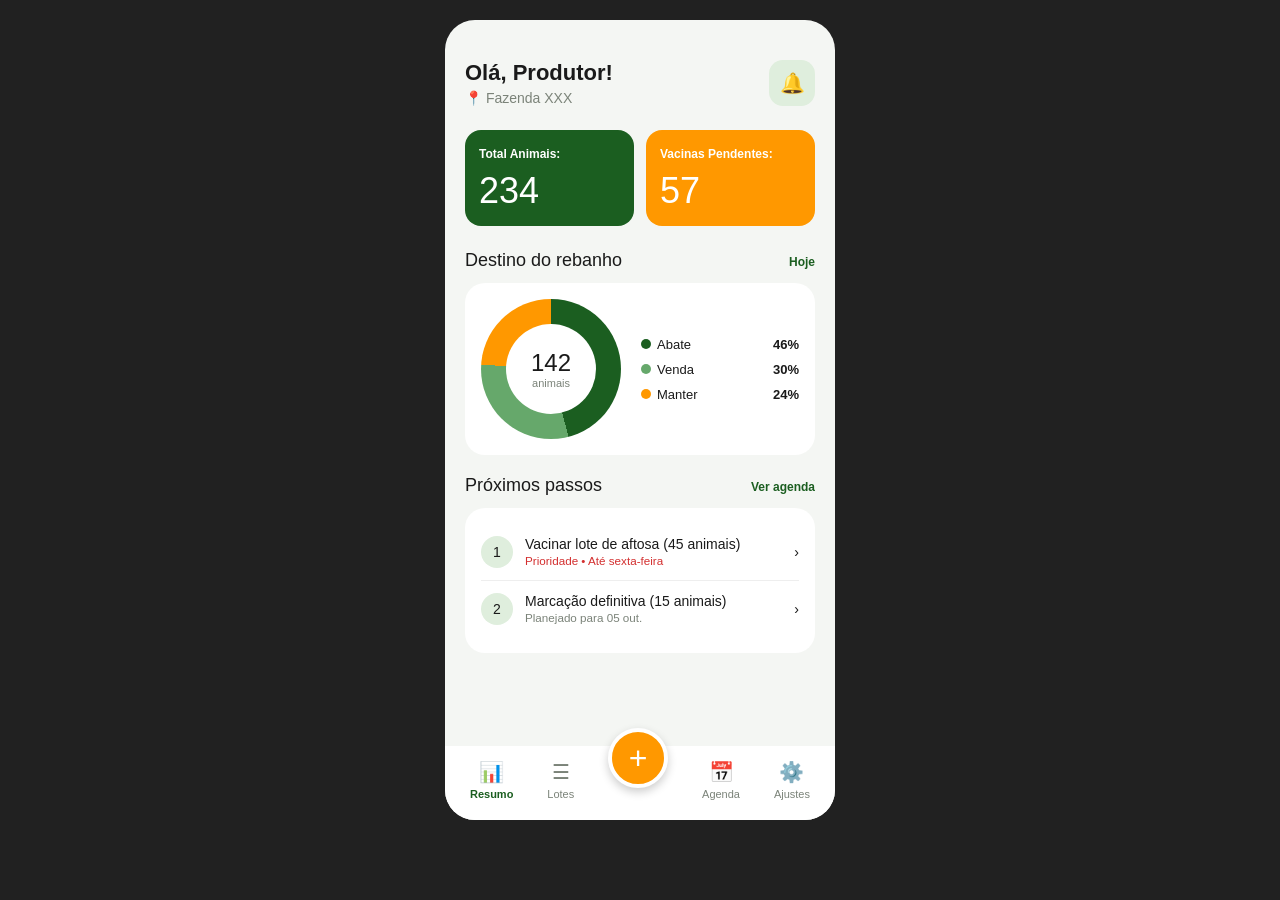
==== dashboard.html @ 20c230c5 "Add files via upload" ====
<!DOCTYPE html>
<html lang="pt-BR">
<head>
  <meta charset="UTF-8">
  <meta name="viewport" content="width=device-width, initial-scale=1.0">
  <title>Resumo - Vaquinha app</title>
  <link rel="stylesheet" href="style.css">
</head>
<body>
  <main class="phone">

    <header class="topo">
      <div>
        <h1>Olá, Produtor!</h1>
        <p>📍 Fazenda XXX</p>
      </div>
      <div class="sino">🔔</div>
    </header>

    <!-- Cards de contadores (dados fictícios) -->
    <section class="contadores">
      <div class="contador verde">
        <span>Total Animais:</span>
        <strong>234</strong>
      </div>
      <div class="contador laranja">
        <span>Vacinas Pendentes:</span>
        <strong>57</strong>
      </div>
    </section>

    <!-- Placeholder do gráfico (rosca feita só com CSS) -->
    <div class="secao">
      <h2>Destino do rebanho</h2>
      <small>Hoje</small>
    </div>
    <section class="card grafico">
      <div class="rosca">
        <div>142 <small>animais</small></div>
      </div>
      <ul class="legenda">
        <li style="--cor: #1b5e20"><span>Abate</span> <b>46%</b></li>
        <li style="--cor: #66a86b"><span>Venda</span> <b>30%</b></li>
        <li style="--cor: #ff9800"><span>Manter</span> <b>24%</b></li>
      </ul>
    </section>

    <div class="secao">
      <h2>Próximos passos</h2>
      <small>Ver agenda</small>
    </div>
    <section class="card">
      <div class="passo">
        <span class="num">1</span>
        <p>Vacinar lote de aftosa (45 animais)<br>
          <small class="urgente">Prioridade • Até sexta-feira</small></p>
        <span>›</span>
      </div>
      <div class="passo">
        <span class="num">2</span>
        <p>Marcação definitiva (15 animais)<br>
          <small>Planejado para 05 out.</small></p>
        <span>›</span>
      </div>
    </section>

    <!-- Menu inferior -->
    <nav class="menu">
      <a class="ativo" href="dashboard.html"><span class="icone">📊</span>Resumo</a>
      <a href="lista.html"><span class="icone">☰</span>Lotes</a>
      <a class="fab" href="cadastro.html">+</a>
      <a href="#"><span class="icone">📅</span>Agenda</a>
      <a href="#"><span class="icone">⚙️</span>Ajustes</a>
    </nav>

  </main>
</body>
</html>
---- style.css ----
/* ===== Cores principais ===== */
:root {
  --verde: #1b5e20;
  --verde-claro: #66a86b;
  --laranja: #ff9800;
  --cinza: #7b8379;
  --fundo-app: #f4f6f3;
  --fundo-escuro: #212121;
  --texto: #1a1a1a;
}

/* ===== Base ===== */
* {
  box-sizing: border-box;
  margin: 0;
  padding: 0;
}

body {
  font-family: Roboto, Arial, sans-serif;
  background: var(--fundo-escuro);
  color: var(--texto);
}

a {
  color: inherit;
  text-decoration: none;
}

/* Moldura do "celular" (container arredondado sobre o fundo escuro) */
.phone {
  position: relative;
  width: 100%;
  max-width: 390px;
  min-height: 800px;
  margin: 20px auto;
  background: var(--fundo-app);
  border-radius: 30px;
  overflow: hidden;
  padding: 24px 20px 100px;
}

/* ===== Botão ===== */
.btn {
  display: block;
  width: 100%;
  padding: 16px;
  border: none;
  border-radius: 16px;
  background: var(--verde);
  color: #fff;
  font-size: 16px;
  text-align: center;
  cursor: pointer;
  box-shadow: 0 6px 12px rgba(27, 94, 32, 0.25);
}

/* ===== Login ===== */
.login h1 {
  margin: 140px 0 120px;
  text-align: center;
  font-size: 34px;
  font-weight: 400;
  color: var(--verde);
}

.login label {
  display: block;
  margin: 16px 0 8px;
  font-size: 15px;
  color: #333;
}

.login input {
  width: 100%;
  padding: 18px 16px;
  border: 1px solid var(--cinza);
  border-radius: 16px;
  background: #e8ebe6;
  font-size: 15px;
}

.login .btn {
  margin-top: 24px;
}

.login .link {
  display: block;
  margin-top: 24px;
  text-align: center;
  font-size: 15px;
  color: var(--verde);
}

.login .rodape {
  margin-top: 100px;
  text-align: center;
  font-size: 15px;
  color: var(--cinza);
}

.login .rodape a {
  color: var(--verde);
}

/* ===== Dashboard ===== */
.topo {
  display: flex;
  justify-content: space-between;
  align-items: center;
  margin-top: 16px;
}

.topo h1 {
  font-size: 22px;
}

.topo p {
  margin-top: 4px;
  font-size: 14px;
  color: var(--cinza);
}

.sino {
  width: 46px;
  height: 46px;
  border-radius: 14px;
  background: #dfeedd;
  font-size: 20px;
  text-align: center;
  line-height: 46px;
}

/* Cards de contadores */
.contadores {
  display: flex;
  gap: 12px;
  margin: 24px 0;
}

.contador {
  flex: 1;
  padding: 14px;
  border-radius: 16px;
  color: #fff;
}

.contador span {
  font-size: 12px;
  font-weight: bold;
}

.contador strong {
  display: block;
  margin-top: 8px;
  font-size: 36px;
  font-weight: 400;
}

.contador.verde { background: var(--verde); }
.contador.laranja { background: var(--laranja); }

/* Títulos de seção */
.secao {
  display: flex;
  justify-content: space-between;
  align-items: baseline;
  margin: 8px 0 12px;
}

.secao h2 {
  font-size: 18px;
  font-weight: 400;
}

.secao small {
  font-size: 12px;
  font-weight: bold;
  color: var(--verde);
}

/* Card branco */
.card {
  background: #fff;
  border-radius: 20px;
  padding: 16px;
  margin-bottom: 20px;
}

/* Gráfico de rosca (placeholder em CSS puro) */
.grafico {
  display: flex;
  align-items: center;
  gap: 20px;
}

.rosca {
  flex-shrink: 0;
  display: flex;
  align-items: center;
  justify-content: center;
  width: 140px;
  height: 140px;
  border-radius: 50%;
  background: conic-gradient(
    var(--verde) 0 46%,
    var(--verde-claro) 46% 76%,
    var(--laranja) 76% 100%
  );
}

.rosca div {
  display: flex;
  flex-direction: column;
  align-items: center;
  justify-content: center;
  width: 90px;
  height: 90px;
  border-radius: 50%;
  background: #fff;
  font-size: 24px;
}

.rosca small {
  font-size: 11px;
  color: var(--cinza);
}

.legenda {
  flex: 1;
  list-style: none;
}

.legenda li {
  display: flex;
  justify-content: space-between;
  margin-bottom: 10px;
  font-size: 13px;
}

.legenda li:last-child { margin-bottom: 0; }

.legenda li span::before {
  content: "";
  display: inline-block;
  width: 10px;
  height: 10px;
  margin-right: 6px;
  border-radius: 50%;
  background: var(--cor);
}

/* Próximos passos */
.passo {
  display: flex;
  align-items: center;
  gap: 12px;
  padding: 12px 0;
  border-bottom: 1px solid #eee;
  font-size: 14px;
}

.passo:last-child { border-bottom: none; }

.passo .num {
  flex-shrink: 0;
  width: 32px;
  height: 32px;
  border-radius: 50%;
  background: #dfeedd;
  text-align: center;
  line-height: 32px;
}

.passo p { flex: 1; }
.passo small { color: var(--cinza); }
.passo .urgente { color: #d32f2f; }

/* ===== Menu inferior ===== */
.menu {
  position: absolute;
  bottom: 0;
  left: 0;
  right: 0;
  display: flex;
  justify-content: space-around;
  align-items: center;
  padding: 14px 8px 20px;
  background: #fff;
  font-size: 11px;
  color: var(--cinza);
}

.menu a {
  display: flex;
  flex-direction: column;
  align-items: center;
  gap: 4px;
}

.menu a.ativo {
  color: var(--verde);
  font-weight: bold;
}

.menu .icone {
  font-size: 20px;
}

.menu .fab {
  width: 60px;
  height: 60px;
  margin-top: -44px;
  border: 4px solid #fff;
  border-radius: 50%;
  background: var(--laranja);
  color: #fff;
  font-size: 32px;
  line-height: 52px;
  text-align: center;
  box-shadow: 0 4px 10px rgba(0, 0, 0, 0.2);
}
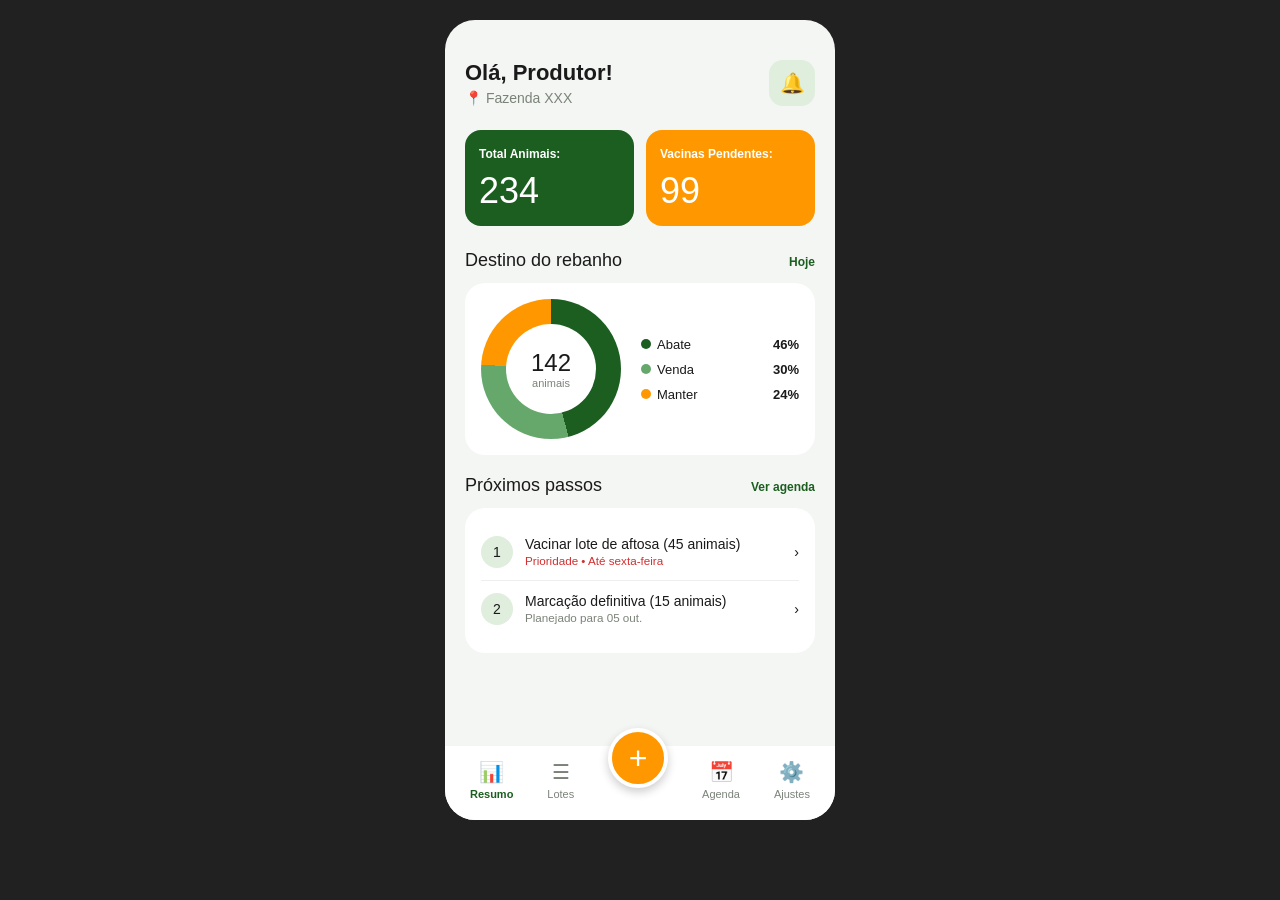
==== commit c61570f5: "adição cadastro e lista" ====
--- a/dashboard.html
+++ b/dashboard.html
@@ -1,78 +1,84 @@
-<!DOCTYPE html>
-<html lang="pt-BR">
-<head>
-  <meta charset="UTF-8">
-  <meta name="viewport" content="width=device-width, initial-scale=1.0">
-  <title>Resumo - Vaquinha app</title>
-  <link rel="stylesheet" href="style.css">
-</head>
-<body>
-  <main class="phone">
-
-    <header class="topo">
-      <div>
-        <h1>Olá, Produtor!</h1>
-        <p>📍 Fazenda XXX</p>
-      </div>
-      <div class="sino">🔔</div>
-    </header>
-
-    <!-- Cards de contadores (dados fictícios) -->
-    <section class="contadores">
-      <div class="contador verde">
-        <span>Total Animais:</span>
-        <strong>234</strong>
-      </div>
-      <div class="contador laranja">
-        <span>Vacinas Pendentes:</span>
-        <strong>57</strong>
-      </div>
-    </section>
-
-    <!-- Placeholder do gráfico (rosca feita só com CSS) -->
-    <div class="secao">
-      <h2>Destino do rebanho</h2>
-      <small>Hoje</small>
-    </div>
-    <section class="card grafico">
-      <div class="rosca">
-        <div>142 <small>animais</small></div>
-      </div>
-      <ul class="legenda">
-        <li style="--cor: #1b5e20"><span>Abate</span> <b>46%</b></li>
-        <li style="--cor: #66a86b"><span>Venda</span> <b>30%</b></li>
-        <li style="--cor: #ff9800"><span>Manter</span> <b>24%</b></li>
-      </ul>
-    </section>
-
-    <div class="secao">
-      <h2>Próximos passos</h2>
-      <small>Ver agenda</small>
-    </div>
-    <section class="card">
-      <div class="passo">
-        <span class="num">1</span>
-        <p>Vacinar lote de aftosa (45 animais)<br>
-          <small class="urgente">Prioridade • Até sexta-feira</small></p>
-        <span>›</span>
-      </div>
-      <div class="passo">
-        <span class="num">2</span>
-        <p>Marcação definitiva (15 animais)<br>
-          <small>Planejado para 05 out.</small></p>
-        <span>›</span>
-      </div>
-    </section>
-
-    <!-- Menu inferior -->
-    <nav class="menu">
-      <a class="ativo" href="dashboard.html"><span class="icone">📊</span>Resumo</a>
-      <a href="lista.html"><span class="icone">☰</span>Lotes</a>
-      <a class="fab" href="cadastro.html">+</a>
-      <a href="#"><span class="icone">📅</span>Agenda</a>
-      <a href="#"><span class="icone">⚙️</span>Ajustes</a>
-    </nav>
-
-  </main>
-</body>
-</html>
+<!DOCTYPE html>
+<html lang="pt-BR">
+<head>
+  <meta charset="UTF-8">
+  <meta name="viewport" content="width=device-width, initial-scale=1.0">
+  <title>Resumo - Vaquinha app</title>
+  <link rel="stylesheet" href="style.css">
+</head>
+<body>
+  <main class="phone">
+
+    <header class="topo">
+      <div>
+        <h1>Olá, Produtor!</h1>
+        <p>📍 Fazenda XXX</p>
+      </div>
+      <div class="sino">🔔</div>
+    </header>
+
+    <section class="contadores">
+      <div class="contador verde">
+        <span>Total Animais:</span>
+        <strong id="total-animais">234</strong>
+      </div>
+      <div class="contador laranja">
+        <span>Vacinas Pendentes:</span>
+        <strong id="vacinas-pendentes">57</strong>
+      </div>
+    </section>
+
+    <div class="secao">
+      <h2>Destino do rebanho</h2>
+      <small>Hoje</small>
+    </div>
+    <section class="card grafico">
+      <div class="rosca">
+        <div>142 <small>animais</small></div>
+      </div>
+      <ul class="legenda">
+        <li style="--cor: #1b5e20"><span>Abate</span> <b>46%</b></li>
+        <li style="--cor: #66a86b"><span>Venda</span> <b>30%</b></li>
+        <li style="--cor: #ff9800"><span>Manter</span> <b>24%</b></li>
+      </ul>
+    </section>
+
+    <div class="secao">
+      <h2>Próximos passos</h2>
+      <small>Ver agenda</small>
+    </div>
+    <section class="card">
+      <div class="passo">
+        <span class="num">1</span>
+        <p>Vacinar lote de aftosa (45 animais)<br>
+          <small class="urgente">Prioridade • Até sexta-feira</small></p>
+        <span>›</span>
+      </div>
+      <div class="passo">
+        <span class="num">2</span>
+        <p>Marcação definitiva (15 animais)<br>
+          <small>Planejado para 05 out.</small></p>
+        <span>›</span>
+      </div>
+    </section>
+
+    <nav class="menu">
+      <a class="ativo" href="dashboard.html"><span class="icone">📊</span>Resumo</a>
+      <a href="lista.html"><span class="icone">☰</span>Lotes</a>
+      <a class="fab" href="cadastro.html">+</a>
+      <a href="#"><span class="icone">📅</span>Agenda</a>
+      <a href="#"><span class="icone">⚙️</span>Ajustes</a>
+    </nav>
+
+  </main>
+
+  <script>
+    const animais = JSON.parse(localStorage.getItem('animaisMock') || '[]');
+    const total = Math.max(animais.length || 234, 1);
+    const pendentes = Math.max(7, Math.min(99, total - 10));
+
+    document.getElementById('total-animais').textContent = String(total);
+    document.getElementById('vacinas-pendentes').textContent = String(pendentes);
+  </script>
+</body>
+</html>
--- a/style.css
+++ b/style.css
@@ -1,322 +1,525 @@
-/* ===== Cores principais ===== */
-:root {
-  --verde: #1b5e20;
-  --verde-claro: #66a86b;
-  --laranja: #ff9800;
-  --cinza: #7b8379;
-  --fundo-app: #f4f6f3;
-  --fundo-escuro: #212121;
-  --texto: #1a1a1a;
-}
-
-/* ===== Base ===== */
-* {
-  box-sizing: border-box;
-  margin: 0;
-  padding: 0;
-}
-
-body {
-  font-family: Roboto, Arial, sans-serif;
-  background: var(--fundo-escuro);
-  color: var(--texto);
-}
-
-a {
-  color: inherit;
-  text-decoration: none;
-}
-
-/* Moldura do "celular" (container arredondado sobre o fundo escuro) */
-.phone {
-  position: relative;
-  width: 100%;
-  max-width: 390px;
-  min-height: 800px;
-  margin: 20px auto;
-  background: var(--fundo-app);
-  border-radius: 30px;
-  overflow: hidden;
-  padding: 24px 20px 100px;
-}
-
-/* ===== Botão ===== */
-.btn {
-  display: block;
-  width: 100%;
-  padding: 16px;
-  border: none;
-  border-radius: 16px;
-  background: var(--verde);
-  color: #fff;
-  font-size: 16px;
-  text-align: center;
-  cursor: pointer;
-  box-shadow: 0 6px 12px rgba(27, 94, 32, 0.25);
-}
-
-/* ===== Login ===== */
-.login h1 {
-  margin: 140px 0 120px;
-  text-align: center;
-  font-size: 34px;
-  font-weight: 400;
-  color: var(--verde);
-}
-
-.login label {
-  display: block;
-  margin: 16px 0 8px;
-  font-size: 15px;
-  color: #333;
-}
-
-.login input {
-  width: 100%;
-  padding: 18px 16px;
-  border: 1px solid var(--cinza);
-  border-radius: 16px;
-  background: #e8ebe6;
-  font-size: 15px;
-}
-
-.login .btn {
-  margin-top: 24px;
-}
-
-.login .link {
-  display: block;
-  margin-top: 24px;
-  text-align: center;
-  font-size: 15px;
-  color: var(--verde);
-}
-
-.login .rodape {
-  margin-top: 100px;
-  text-align: center;
-  font-size: 15px;
-  color: var(--cinza);
-}
-
-.login .rodape a {
-  color: var(--verde);
-}
-
-/* ===== Dashboard ===== */
-.topo {
-  display: flex;
-  justify-content: space-between;
-  align-items: center;
-  margin-top: 16px;
-}
-
-.topo h1 {
-  font-size: 22px;
-}
-
-.topo p {
-  margin-top: 4px;
-  font-size: 14px;
-  color: var(--cinza);
-}
-
-.sino {
-  width: 46px;
-  height: 46px;
-  border-radius: 14px;
-  background: #dfeedd;
-  font-size: 20px;
-  text-align: center;
-  line-height: 46px;
-}
-
-/* Cards de contadores */
-.contadores {
-  display: flex;
-  gap: 12px;
-  margin: 24px 0;
-}
-
-.contador {
-  flex: 1;
-  padding: 14px;
-  border-radius: 16px;
-  color: #fff;
-}
-
-.contador span {
-  font-size: 12px;
-  font-weight: bold;
-}
-
-.contador strong {
-  display: block;
-  margin-top: 8px;
-  font-size: 36px;
-  font-weight: 400;
-}
-
-.contador.verde { background: var(--verde); }
-.contador.laranja { background: var(--laranja); }
-
-/* Títulos de seção */
-.secao {
-  display: flex;
-  justify-content: space-between;
-  align-items: baseline;
-  margin: 8px 0 12px;
-}
-
-.secao h2 {
-  font-size: 18px;
-  font-weight: 400;
-}
-
-.secao small {
-  font-size: 12px;
-  font-weight: bold;
-  color: var(--verde);
-}
-
-/* Card branco */
-.card {
-  background: #fff;
-  border-radius: 20px;
-  padding: 16px;
-  margin-bottom: 20px;
-}
-
-/* Gráfico de rosca (placeholder em CSS puro) */
-.grafico {
-  display: flex;
-  align-items: center;
-  gap: 20px;
-}
-
-.rosca {
-  flex-shrink: 0;
-  display: flex;
-  align-items: center;
-  justify-content: center;
-  width: 140px;
-  height: 140px;
-  border-radius: 50%;
-  background: conic-gradient(
-    var(--verde) 0 46%,
-    var(--verde-claro) 46% 76%,
-    var(--laranja) 76% 100%
-  );
-}
-
-.rosca div {
-  display: flex;
-  flex-direction: column;
-  align-items: center;
-  justify-content: center;
-  width: 90px;
-  height: 90px;
-  border-radius: 50%;
-  background: #fff;
-  font-size: 24px;
-}
-
-.rosca small {
-  font-size: 11px;
-  color: var(--cinza);
-}
-
-.legenda {
-  flex: 1;
-  list-style: none;
-}
-
-.legenda li {
-  display: flex;
-  justify-content: space-between;
-  margin-bottom: 10px;
-  font-size: 13px;
-}
-
-.legenda li:last-child { margin-bottom: 0; }
-
-.legenda li span::before {
-  content: "";
-  display: inline-block;
-  width: 10px;
-  height: 10px;
-  margin-right: 6px;
-  border-radius: 50%;
-  background: var(--cor);
-}
-
-/* Próximos passos */
-.passo {
-  display: flex;
-  align-items: center;
-  gap: 12px;
-  padding: 12px 0;
-  border-bottom: 1px solid #eee;
-  font-size: 14px;
-}
-
-.passo:last-child { border-bottom: none; }
-
-.passo .num {
-  flex-shrink: 0;
-  width: 32px;
-  height: 32px;
-  border-radius: 50%;
-  background: #dfeedd;
-  text-align: center;
-  line-height: 32px;
-}
-
-.passo p { flex: 1; }
-.passo small { color: var(--cinza); }
-.passo .urgente { color: #d32f2f; }
-
-/* ===== Menu inferior ===== */
-.menu {
-  position: absolute;
-  bottom: 0;
-  left: 0;
-  right: 0;
-  display: flex;
-  justify-content: space-around;
-  align-items: center;
-  padding: 14px 8px 20px;
-  background: #fff;
-  font-size: 11px;
-  color: var(--cinza);
-}
-
-.menu a {
-  display: flex;
-  flex-direction: column;
-  align-items: center;
-  gap: 4px;
-}
-
-.menu a.ativo {
-  color: var(--verde);
-  font-weight: bold;
-}
-
-.menu .icone {
-  font-size: 20px;
-}
-
-.menu .fab {
-  width: 60px;
-  height: 60px;
-  margin-top: -44px;
-  border: 4px solid #fff;
-  border-radius: 50%;
-  background: var(--laranja);
-  color: #fff;
-  font-size: 32px;
-  line-height: 52px;
-  text-align: center;
-  box-shadow: 0 4px 10px rgba(0, 0, 0, 0.2);
-}
+/* ===== Cores principais ===== */
+:root {
+  --verde: #1b5e20;
+  --verde-claro: #66a86b;
+  --laranja: #ff9800;
+  --cinza: #7b8379;
+  --fundo-app: #f4f6f3;
+  --fundo-escuro: #212121;
+  --texto: #1a1a1a;
+}
+
+/* ===== Base ===== */
+* {
+  box-sizing: border-box;
+  margin: 0;
+  padding: 0;
+}
+
+body {
+  font-family: Roboto, Arial, sans-serif;
+  background: var(--fundo-escuro);
+  color: var(--texto);
+}
+
+a {
+  color: inherit;
+  text-decoration: none;
+}
+
+/* Moldura do "celular" (container arredondado sobre o fundo escuro) */
+.phone {
+  position: relative;
+  width: 100%;
+  max-width: 390px;
+  min-height: 800px;
+  margin: 20px auto;
+  background: var(--fundo-app);
+  border-radius: 30px;
+  overflow: hidden;
+  padding: 24px 20px 100px;
+}
+
+/* ===== Botão ===== */
+.btn {
+  display: block;
+  width: 100%;
+  padding: 16px;
+  border: none;
+  border-radius: 16px;
+  background: var(--verde);
+  color: #fff;
+  font-size: 16px;
+  text-align: center;
+  cursor: pointer;
+  box-shadow: 0 6px 12px rgba(27, 94, 32, 0.25);
+}
+
+/* ===== Login ===== */
+.login h1 {
+  margin: 140px 0 120px;
+  text-align: center;
+  font-size: 34px;
+  font-weight: 400;
+  color: var(--verde);
+}
+
+.login label {
+  display: block;
+  margin: 16px 0 8px;
+  font-size: 15px;
+  color: #333;
+}
+
+.login input {
+  width: 100%;
+  padding: 18px 16px;
+  border: 1px solid var(--cinza);
+  border-radius: 16px;
+  background: #e8ebe6;
+  font-size: 15px;
+}
+
+.login .btn {
+  margin-top: 24px;
+}
+
+.login .link {
+  display: block;
+  margin-top: 24px;
+  text-align: center;
+  font-size: 15px;
+  color: var(--verde);
+}
+
+.login .rodape {
+  margin-top: 100px;
+  text-align: center;
+  font-size: 15px;
+  color: var(--cinza);
+}
+
+.login .rodape a {
+  color: var(--verde);
+}
+
+/* ===== Dashboard ===== */
+.topo {
+  display: flex;
+  justify-content: space-between;
+  align-items: center;
+  margin-top: 16px;
+}
+
+.topo h1 {
+  font-size: 22px;
+}
+
+.topo p {
+  margin-top: 4px;
+  font-size: 14px;
+  color: var(--cinza);
+}
+
+.sino {
+  width: 46px;
+  height: 46px;
+  border-radius: 14px;
+  background: #dfeedd;
+  font-size: 20px;
+  text-align: center;
+  line-height: 46px;
+}
+
+/* Cards de contadores */
+.contadores {
+  display: flex;
+  gap: 12px;
+  margin: 24px 0;
+}
+
+.contador {
+  flex: 1;
+  padding: 14px;
+  border-radius: 16px;
+  color: #fff;
+}
+
+.contador span {
+  font-size: 12px;
+  font-weight: bold;
+}
+
+.contador strong {
+  display: block;
+  margin-top: 8px;
+  font-size: 36px;
+  font-weight: 400;
+}
+
+.contador.verde { background: var(--verde); }
+.contador.laranja { background: var(--laranja); }
+
+/* Títulos de seção */
+.secao {
+  display: flex;
+  justify-content: space-between;
+  align-items: baseline;
+  margin: 8px 0 12px;
+}
+
+.secao h2 {
+  font-size: 18px;
+  font-weight: 400;
+}
+
+.secao small {
+  font-size: 12px;
+  font-weight: bold;
+  color: var(--verde);
+}
+
+/* Card branco */
+.card {
+  background: #fff;
+  border-radius: 20px;
+  padding: 16px;
+  margin-bottom: 20px;
+}
+
+/* Gráfico de rosca (placeholder em CSS puro) */
+.grafico {
+  display: flex;
+  align-items: center;
+  gap: 20px;
+}
+
+.rosca {
+  flex-shrink: 0;
+  display: flex;
+  align-items: center;
+  justify-content: center;
+  width: 140px;
+  height: 140px;
+  border-radius: 50%;
+  background: conic-gradient(
+    var(--verde) 0 46%,
+    var(--verde-claro) 46% 76%,
+    var(--laranja) 76% 100%
+  );
+}
+
+.rosca div {
+  display: flex;
+  flex-direction: column;
+  align-items: center;
+  justify-content: center;
+  width: 90px;
+  height: 90px;
+  border-radius: 50%;
+  background: #fff;
+  font-size: 24px;
+}
+
+.rosca small {
+  font-size: 11px;
+  color: var(--cinza);
+}
+
+.legenda {
+  flex: 1;
+  list-style: none;
+}
+
+.legenda li {
+  display: flex;
+  justify-content: space-between;
+  margin-bottom: 10px;
+  font-size: 13px;
+}
+
+.legenda li:last-child { margin-bottom: 0; }
+
+.legenda li span::before {
+  content: "";
+  display: inline-block;
+  width: 10px;
+  height: 10px;
+  margin-right: 6px;
+  border-radius: 50%;
+  background: var(--cor);
+}
+
+/* Próximos passos */
+.passo {
+  display: flex;
+  align-items: center;
+  gap: 12px;
+  padding: 12px 0;
+  border-bottom: 1px solid #eee;
+  font-size: 14px;
+}
+
+.passo:last-child { border-bottom: none; }
+
+.passo .num {
+  flex-shrink: 0;
+  width: 32px;
+  height: 32px;
+  border-radius: 50%;
+  background: #dfeedd;
+  text-align: center;
+  line-height: 32px;
+}
+
+.passo p { flex: 1; }
+.passo small { color: var(--cinza); }
+.passo .urgente { color: #d32f2f; }
+
+/* ===== Menu inferior ===== */
+.menu {
+  position: absolute;
+  bottom: 0;
+  left: 0;
+  right: 0;
+  display: flex;
+  justify-content: space-around;
+  align-items: center;
+  padding: 14px 8px 20px;
+  background: #fff;
+  font-size: 11px;
+  color: var(--cinza);
+}
+
+.menu a {
+  display: flex;
+  flex-direction: column;
+  align-items: center;
+  gap: 4px;
+}
+
+.menu a.ativo {
+  color: var(--verde);
+  font-weight: bold;
+}
+
+.menu .icone {
+  font-size: 20px;
+}
+
+.menu .fab {
+  width: 60px;
+  height: 60px;
+  margin-top: -44px;
+  border: 4px solid #fff;
+  border-radius: 50%;
+  background: var(--laranja);
+  color: #fff;
+  font-size: 32px;
+  line-height: 52px;
+  text-align: center;
+  box-shadow: 0 4px 10px rgba(0, 0, 0, 0.2);
+}
+
+/* ===== Telas internas ===== */
+.tela {
+  position: relative;
+  width: 100%;
+  max-width: 390px;
+  min-height: 800px;
+  margin: 20px auto;
+  background: var(--fundo-app);
+  border-radius: 30px;
+  overflow: hidden;
+  box-shadow: 0 16px 28px rgba(0, 0, 0, 0.14);
+}
+
+.cabecalho-verde {
+  background: var(--verde);
+  color: #fff;
+  padding: 18px 16px 14px;
+}
+
+.cabecalho-verde h1 {
+  font-size: 20px;
+  font-weight: 600;
+  line-height: 1.3;
+}
+
+.cabecalho-voltar {
+  display: flex;
+  align-items: center;
+  gap: 12px;
+}
+
+.cabecalho-voltar a {
+  display: inline-flex;
+  align-items: center;
+  justify-content: center;
+  width: 32px;
+  height: 32px;
+  border-radius: 50%;
+  background: rgba(255, 255, 255, 0.12);
+  color: #fff;
+  font-size: 24px;
+  line-height: 1;
+}
+
+.conteudo {
+  padding: 16px 16px 96px;
+}
+
+.area-rolagem {
+  max-height: 630px;
+  overflow-y: auto;
+}
+
+.rotulo {
+  display: block;
+  margin: 18px 0 8px;
+  font-size: 15px;
+  color: #333;
+}
+
+.campo {
+  width: 100%;
+  padding: 14px 12px;
+  border: 1px solid #bfc7bf;
+  border-radius: 12px;
+  background: #fff;
+  font-size: 15px;
+}
+
+.botoes-sexo {
+  display: flex;
+  gap: 10px;
+  margin-top: 6px;
+}
+
+.botao-sexo {
+  flex: 1;
+  border: 1px solid var(--verde-claro);
+  border-radius: 12px;
+  background: #fff;
+  color: var(--verde);
+  padding: 12px 10px;
+  font-size: 14px;
+  cursor: pointer;
+}
+
+.botao-sexo-ativo {
+  background: #dfeedd;
+  border-color: var(--verde);
+  font-weight: 600;
+}
+
+.botao-verde {
+  width: 100%;
+  margin-top: 24px;
+  border: none;
+  border-radius: 16px;
+  background: var(--verde);
+  color: #fff;
+  padding: 16px;
+  font-size: 16px;
+  cursor: pointer;
+}
+
+.busca {
+  width: 100%;
+  margin: 10px 0 12px;
+  padding: 10px 12px;
+  border: none;
+  border-radius: 10px;
+  background: rgba(255, 255, 255, 0.12);
+  color: #fff;
+  outline: none;
+}
+
+.busca::placeholder {
+  color: rgba(255, 255, 255, 0.8);
+}
+
+.filtro {
+  display: inline-flex;
+  align-items: center;
+  justify-content: center;
+  padding: 7px 12px;
+  margin-right: 8px;
+  border: none;
+  border-radius: 999px;
+  background: rgba(255, 255, 255, 0.18);
+  color: #fff;
+  font-size: 12px;
+  cursor: pointer;
+}
+
+.filtro-escuro {
+  background: rgba(0, 0, 0, 0.18);
+}
+
+.linha-total {
+  display: flex;
+  justify-content: space-between;
+  align-items: center;
+  margin-bottom: 14px;
+  color: #2b2b2b;
+}
+
+.lista-animais {
+  list-style: none;
+}
+
+.cartao-animal {
+  display: flex;
+  align-items: center;
+  justify-content: space-between;
+  gap: 12px;
+  background: #fff;
+  border-radius: 14px;
+  padding: 14px 16px;
+  margin-bottom: 10px;
+  box-shadow: 0 2px 8px rgba(0, 0, 0, 0.04);
+}
+
+.cartao-animal small {
+  display: block;
+  color: var(--cinza);
+}
+
+.cartao-animal strong {
+  display: block;
+  font-size: 16px;
+  margin: 2px 0;
+}
+
+.cartao-animal span {
+  color: var(--cinza);
+  font-size: 12px;
+}
+
+.check {
+  width: 36px;
+  height: 36px;
+  border-radius: 50%;
+  background: #dfeedd;
+  color: var(--verde);
+  font-weight: bold;
+  line-height: 36px;
+  text-align: center;
+}
+
+.menu .botao-laranja {
+  display: flex;
+  align-items: center;
+  justify-content: center;
+  width: 52px;
+  height: 52px;
+  border-radius: 50%;
+  margin-top: -36px;
+  background: var(--laranja);
+  color: #fff;
+  font-size: 34px;
+  line-height: 1;
+  box-shadow: 0 6px 14px rgba(0, 0, 0, 0.18);
+}
